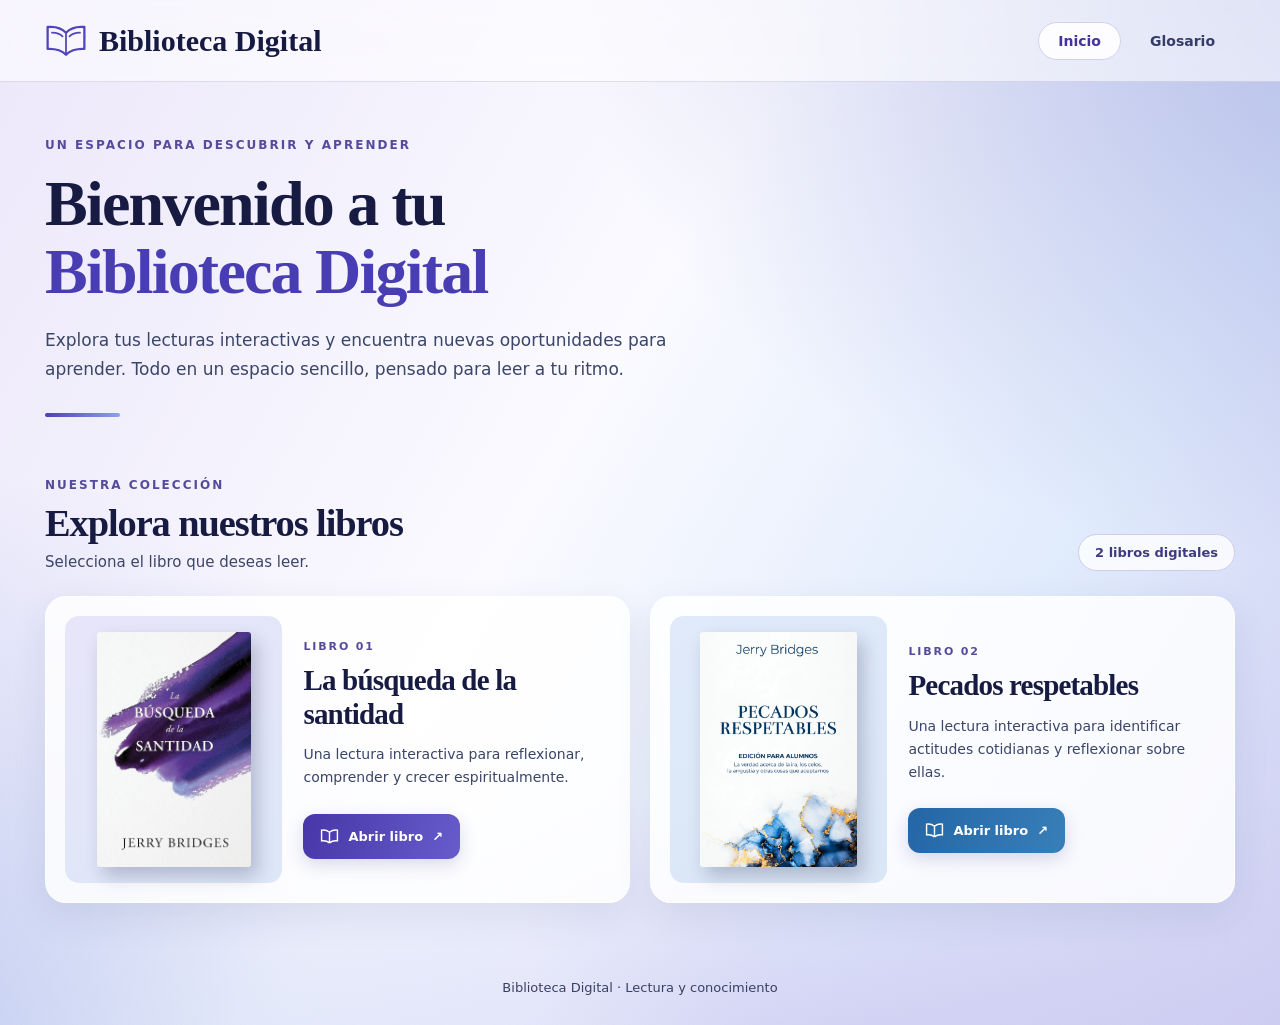
==== index.html @ 95780985 "libros" ====
<!doctype html>
<html lang="es">
<head>
  <meta charset="utf-8">
  <meta name="viewport" content="width=device-width, initial-scale=1">
  <meta name="theme-color" content="#ece8fa">
  <meta name="description" content="Biblioteca Digital: explora La búsqueda de la santidad y Pecados respetables, y consulta el glosario de términos.">
  <title>Biblioteca Digital | Inicio</title>
  <link rel="icon" href="assets/favicon.svg" type="image/svg+xml">
  <link rel="stylesheet" href="assets/css/styles.css">
  <script src="assets/js/glosario.js" defer></script>
  <script src="assets/js/app.js" defer></script>
</head>
<body>
  <div class="site-shell" id="site-shell">
    <header class="site-header">
      <div class="container header-inner">
        <a href="#inicio" class="brand" data-navigate="inicio" aria-label="Biblioteca Digital, ir al inicio">
          <svg class="brand-icon" xmlns="http://www.w3.org/2000/svg" viewBox="0 0 48 43" fill="none" aria-hidden="true">
            <path d="M24 37c-6.5-6.3-13.6-6.8-21-6.5V5.5C12.7 4.4 19 7 24 12c5-5 11.3-7.6 21-6.5v25c-7.4-.3-14.5.2-21 6.5Z" stroke="currentColor" stroke-width="2.6" stroke-linejoin="round"/>
            <path d="M24 12v25M8 12c5.5.1 9.1 1.1 12 4.1M40 12c-5.5.1-9.1 1.1-12 4.1" stroke="currentColor" stroke-width="2" stroke-linecap="round"/>
          </svg>
          <span>Biblioteca Digital</span>
        </a>
        <nav class="site-nav" aria-label="Navegación principal">
          <a href="#inicio" data-navigate="inicio" class="nav-link active" aria-current="page">Inicio</a>
          <a href="#glosario" data-navigate="glosario" class="nav-link">Glosario</a>
        </nav>
      </div>
    </header>

    <main id="main-content" class="container main-content">
      <!-- HOME: la biblioteca está directamente en el inicio. -->
      <section id="vista-inicio" class="site-view" aria-labelledby="welcome-title">
        <div class="hero">
          <p class="eyebrow">UN ESPACIO PARA DESCUBRIR Y APRENDER</p>
          <h1 id="welcome-title">Bienvenido a tu<br><span>Biblioteca Digital</span></h1>
          <p class="hero-description">Explora tus lecturas interactivas y encuentra nuevas oportunidades para aprender. Todo en un espacio sencillo, pensado para leer a tu ritmo.</p>
          <span class="accent-line" aria-hidden="true"></span>
        </div>

        <div class="collection-heading">
          <div>
            <p class="eyebrow">NUESTRA COLECCIÓN</p>
            <h2>Explora nuestros libros</h2>
            <p class="section-description">Selecciona el libro que deseas leer.</p>
          </div>
          <span class="book-count">2 libros digitales</span>
        </div>

        <div class="books-grid">
          <article class="book-card">
            <div class="book-cover-frame lavender">
              <img src="libros/busqueda-de-la-santidad/chapters/jerry%20bridges%20la%20busqueda%20de%20la%20santidad.webp" alt="Portada original de La búsqueda de la santidad, de Jerry Bridges" width="657" height="1000" fetchpriority="high">
            </div>
            <div class="book-info">
              <p class="eyebrow book-number">LIBRO 01</p>
              <h3>La búsqueda de la santidad</h3>
              <p class="book-description">Una lectura interactiva para reflexionar, comprender y crecer espiritualmente.</p>
              <a class="open-book purple" href="libros/busqueda-de-la-santidad/index.html#pagina-1" target="_blank" rel="noopener noreferrer" aria-label="Abrir La búsqueda de la santidad en una nueva pestaña">
                <svg viewBox="0 0 24 24" fill="none" stroke="currentColor" stroke-width="1.8" aria-hidden="true"><path d="M12 20c-3-2.5-6-3.1-10-2.5V4c4-.5 7 .1 10 2.6M12 20c3-2.5 6-3.1 10-2.5V4c-4-.5-7 .1-10 2.6M12 6.6V20"/></svg>
                Abrir libro <span aria-hidden="true">↗</span>
              </a>
            </div>
          </article>

          <article class="book-card">
            <div class="book-cover-frame blue">
              <img src="libros/pecados-respetables/chapters/portada-pecados-respetables.webp" alt="Portada original de Pecados respetables, de Jerry Bridges" width="1024" height="1536" loading="lazy">
            </div>
            <div class="book-info">
              <p class="eyebrow book-number">LIBRO 02</p>
              <h3>Pecados respetables</h3>
              <p class="book-description">Una lectura interactiva para identificar actitudes cotidianas y reflexionar sobre ellas.</p>
              <a class="open-book ocean" href="libros/pecados-respetables/index.html#pagina-1" target="_blank" rel="noopener noreferrer" aria-label="Abrir Pecados respetables en una nueva pestaña">
                <svg viewBox="0 0 24 24" fill="none" stroke="currentColor" stroke-width="1.8" aria-hidden="true"><path d="M12 20c-3-2.5-6-3.1-10-2.5V4c4-.5 7 .1 10 2.6M12 20c3-2.5 6-3.1 10-2.5V4c-4-.5-7 .1-10 2.6M12 6.6V20"/></svg>
                Abrir libro <span aria-hidden="true">↗</span>
              </a>
            </div>
          </article>
        </div>
      </section>

      <!-- El usuario solo consulta; las definiciones se editan en assets/js/glosario.js. -->
      <section id="vista-glosario" class="site-view" aria-labelledby="glossary-title" hidden>
        <div class="glossary-heading">
          <p class="eyebrow">CONSULTA DE PALABRAS</p>
          <h1 id="glossary-title">Glosario</h1>
          <p class="hero-description">Encuentra rápidamente una palabra, su significado o un ejemplo. Los resultados se filtran automáticamente mientras escribes.</p>
        </div>
        <div class="search-area">
          <label class="search-control" for="buscar-termino">
            <svg xmlns="http://www.w3.org/2000/svg" viewBox="0 0 24 24" fill="none" stroke="currentColor" stroke-width="2" aria-hidden="true"><circle cx="10.8" cy="10.8" r="7"/><path d="m16 16 5 5"/></svg>
            <input id="buscar-termino" type="search" placeholder="Escribe una palabra o frase..." autocomplete="off" spellcheck="false">
          </label>
          <p id="glossary-counter" class="glossary-counter" role="status" aria-live="polite"></p>
        </div>
        <div id="glossary-results" class="glossary-results"></div>
        <div id="no-results" class="empty-state" hidden>
          <svg xmlns="http://www.w3.org/2000/svg" viewBox="0 0 48 48" fill="none" stroke="currentColor" stroke-width="2" aria-hidden="true"><circle cx="21" cy="21" r="13"/><path d="m31 31 10 10"/></svg>
          <h2>No encontramos esa palabra</h2>
          <p>Prueba con otra palabra o una frase diferente.</p>
        </div>
      </section>
    </main>
    <footer class="site-footer">Biblioteca Digital <span aria-hidden="true">·</span> Lectura y conocimiento</footer>
  </div>
</body>
</html>
---- assets/css/styles.css ----
:root{color-scheme:light;--ink:#171b42;--copy:#3b4568;--secondary:#444e75;--purple:#4938ac;--purple-darker:#372a89;--blue:#2469a9;--line:#d2d3eb;--card:rgba(255,255,255,.84)}
*{box-sizing:border-box}
html{scroll-behavior:smooth}
body{margin:0;font-family:system-ui,-apple-system,"Segoe UI",Roboto,Arial,sans-serif;color:var(--ink);background:#edf0ff}
[hidden]{display:none!important}
a{color:inherit}
button,input{font:inherit}
a:focus-visible,input:focus-visible{outline:3px solid #5342cb;outline-offset:4px}
.site-shell{isolation:isolate;position:relative;min-height:100svh;overflow:hidden;background:radial-gradient(ellipse 67% 66% at 105% -5%,rgba(91,97,193,.36) 0%,transparent 91%),radial-gradient(ellipse 56% 64% at -10% 104%,rgba(69,111,210,.30) 0%,transparent 93%),radial-gradient(ellipse 42% 28% at 62% 103%,rgba(159,122,213,.22),transparent 95%),linear-gradient(120deg,#ece7fa 0%,#fafaff 44%,#e0ebfc 74%,#cecdf1 100%)}
.container{width:min(1190px,calc(100% - 74px));margin-inline:auto}
.site-header{border-bottom:1px solid rgba(101,98,162,.18);background:rgba(255,255,255,.56);backdrop-filter:blur(12px)}
.header-inner{min-height:81px;display:flex;align-items:center;justify-content:space-between;gap:18px}
.brand{display:flex;align-items:center;gap:12px;color:#161a43;text-decoration:none;font:700 clamp(23px,2.5vw,30px)/1.12 Georgia,"Times New Roman",serif;white-space:nowrap}
.brand:hover{color:#4437a2}
.brand-icon{width:42px;height:42px;color:#5145bc;flex-shrink:0}
.site-nav{display:flex;align-items:center;gap:9px}
.nav-link{font-size:14px;font-weight:750;border:1px solid transparent;border-radius:999px;padding:10px 19px;text-decoration:none;color:#353c69;transition:color .18s,background .18s,border-color .18s}
.nav-link:hover,.nav-link.active{background:rgba(255,255,255,.89);border-color:#d3cfee;color:#42349b}
.main-content{padding-top:56px;padding-bottom:77px;min-height:calc(100svh - 137px)}
.eyebrow{margin:0;font-size:12px;letter-spacing:.17em;font-weight:800;color:#554b9d}
h1,h2,h3{font-family:Georgia,"Times New Roman",serif;letter-spacing:-.028em}
h1{font-size:clamp(44px,5vw,68px);line-height:1.07;margin:18px 0 19px;font-weight:700}
h1 span{color:#493db3}
.hero{margin-bottom:61px}
.hero-description{font-size:17px;line-height:1.73;color:var(--copy);max-width:665px;margin:0}
.accent-line{display:block;width:75px;height:4px;border-radius:9px;background:linear-gradient(90deg,#4e3cc1,#89a4e8);margin-top:28px}
.collection-heading{display:flex;align-items:end;justify-content:space-between;gap:18px;margin-bottom:25px}
.collection-heading h2{font-size:clamp(31px,3vw,41px);line-height:1.12;margin:10px 0 8px}
.section-description{color:var(--copy);font-size:15px;margin:0}
.book-count{white-space:nowrap;font-size:13px;font-weight:750;color:#403a83;border-radius:100px;background:rgba(255,255,255,.8);border:1px solid #d0cee7;padding:10px 16px}
.books-grid{display:grid;grid-template-columns:repeat(2,minmax(0,1fr));gap:20px}
.book-card{min-width:0;display:grid;grid-template-columns:minmax(140px,.83fr) minmax(145px,1.17fr);align-items:center;gap:21px;border:1px solid rgba(255,255,255,.98);border-radius:21px;padding:19px;background:var(--card);box-shadow:0 14px 36px rgba(47,50,109,.095);transition:box-shadow .2s ease,transform .2s ease}
.book-card:hover{transform:translateY(-2px);box-shadow:0 18px 40px rgba(47,50,109,.15)}
.book-cover-frame{min-width:0;min-height:265px;height:100%;border-radius:14px;padding:16px;display:flex;align-items:center;justify-content:center}
.book-cover-frame.lavender{background:linear-gradient(147deg,#e8e5f9,#dce7f7)}
.book-cover-frame.blue{background:linear-gradient(147deg,#e0eafa,#d9e6f5)}
.book-cover-frame img{display:block;max-width:100%;max-height:235px;width:auto;height:auto;object-fit:contain;box-shadow:6px 9px 18px rgba(28,28,71,.23);border-radius:3px}
.book-info{display:flex;flex-direction:column;align-items:flex-start;min-width:0}
.book-number{font-size:11px}
.book-info h3{font-size:clamp(23px,2.5vw,29px);line-height:1.18;margin:10px 0 12px;color:#171b42}
.book-description{font-size:14px;line-height:1.66;color:var(--copy);margin:0 0 24px}
.open-book{min-height:45px;display:inline-flex;align-items:center;justify-content:center;gap:9px;padding:12px 17px;border-radius:12px;color:#fff;font-size:13px;font-weight:800;text-decoration:none;white-space:nowrap;box-shadow:0 6px 17px rgba(45,39,137,.17);transition:filter .2s,transform .2s}
.open-book svg{height:19px;width:19px;flex-shrink:0}
.open-book:hover{filter:brightness(1.1);transform:translateY(-1px)}
.open-book.purple{background:linear-gradient(108deg,#4736a7,#675ccc)}
.open-book.ocean{background:linear-gradient(108deg,#2466a6,#387fb9)}
.glossary-heading{margin-bottom:33px}
.glossary-heading h1{margin:13px 0 15px}
.search-area{max-width:770px;margin-bottom:27px}
.search-control{min-height:56px;display:flex;align-items:center;gap:14px;padding:13px 19px;background:rgba(255,255,255,.96);border:1.5px solid #a6a6d8;border-radius:100px;box-shadow:0 5px 19px rgba(52,58,128,.09);transition:border-color .2s,box-shadow .2s;cursor:text}
.search-control:focus-within{border-color:#5646c2;box-shadow:0 0 0 4px rgba(75,59,195,.14)}
.search-control svg{width:22px;height:22px;color:#554bb0;flex-shrink:0}
.search-control input{border:0;outline:0;background:transparent;font-size:16px;color:#1b234c;width:100%;min-width:0}
.search-control input:focus-visible{outline:0}
.search-control input::placeholder{color:#606788;opacity:1}
.glossary-counter{margin:10px 7px 0;font-size:13px;color:#434970;font-weight:600}
.glossary-results{display:grid;grid-template-columns:repeat(2,minmax(0,1fr));gap:19px}
.definition-card{padding:30px;border-radius:21px;border:1px solid rgba(255,255,255,.97);background:rgba(255,255,255,.87);box-shadow:0 12px 31px rgba(46,48,111,.085)}
.definition-card-header{display:flex;align-items:center;gap:13px;margin-bottom:19px}
.definition-card-icon{width:48px;height:48px;display:grid;place-items:center;border-radius:15px;background:#e6e2f9;color:#4738a8;flex-shrink:0}
.definition-card-icon svg{width:25px;height:25px}
.definition-card h2{font-size:clamp(26px,2.7vw,36px);line-height:1.16;color:#1d2050;margin:0}
.definition-label{display:block;font-weight:800;color:#393486;font-size:14px;margin:19px 0 8px}
.definition-text{color:#303b5b;font-size:16px;line-height:1.78;margin:0}
.definition-example{border-left:3px solid #8b85d1;padding:9px 0 9px 16px;color:#293c68;font-size:16px;line-height:1.7;font-style:italic;margin:0}
.empty-state{border-radius:18px;background:rgba(255,255,255,.8);border:1px solid white;text-align:center;padding:43px 20px}
.empty-state svg{width:38px;color:#5c51ad}
.empty-state h2{margin:11px 0;font-size:25px}
.empty-state p{color:var(--copy);font-size:15px}
.site-footer{text-align:center;font-size:13px;color:#394163;padding:0 20px 30px}
@media(max-width:1040px){.book-card{grid-template-columns:1fr;align-items:start}.book-cover-frame{height:275px;min-height:0}.book-info{padding:0 5px 5px}.book-description{min-height:48px}}
@media(max-width:720px){.container{width:calc(100% - 38px)}.main-content{padding-top:41px;padding-bottom:65px}.hero{margin-bottom:47px}.hero-description{font-size:15px}.books-grid{grid-template-columns:1fr}.book-card{grid-template-columns:minmax(130px,.7fr) 1.3fr;align-items:center}.book-cover-frame{height:245px}.book-cover-frame img{max-height:220px}.book-info{padding:0}.book-description{min-height:0}.glossary-results{grid-template-columns:1fr}}
@media(max-width:490px){.header-inner{min-height:74px}.brand{font-size:20px;gap:8px}.brand-icon{width:31px;height:31px}.site-nav{gap:2px}.nav-link{font-size:12px;padding:9px 10px}.main-content{padding-top:34px}.eyebrow{font-size:10.5px}.hero h1{font-size:clamp(37px,9vw,46px)}.hero-description{font-size:14px}.collection-heading{align-items:flex-start}.collection-heading h2{font-size:29px}.book-count{font-size:10px;padding:8px 9px}.book-card{grid-template-columns:minmax(105px,.80fr) minmax(0,1.2fr);gap:12px;padding:12px;border-radius:16px}.book-cover-frame{height:217px;padding:8px}.book-cover-frame img{max-height:196px}.book-info h3{font-size:20px;margin:8px 0}.book-description{font-size:11.5px;line-height:1.55;margin-bottom:15px}.open-book{padding:10px;font-size:11px;gap:6px;min-height:40px}.open-book svg{height:16px;width:16px}.definition-card{padding:23px}.definition-text,.definition-example{font-size:14px}}
@media(max-width:355px){.brand{font-size:18px}.book-card{grid-template-columns:1fr}.book-cover-frame{height:240px}.book-cover-frame img{max-height:212px}}
@media(prefers-reduced-motion:reduce){html{scroll-behavior:auto}.book-card,.open-book{transition:none}}
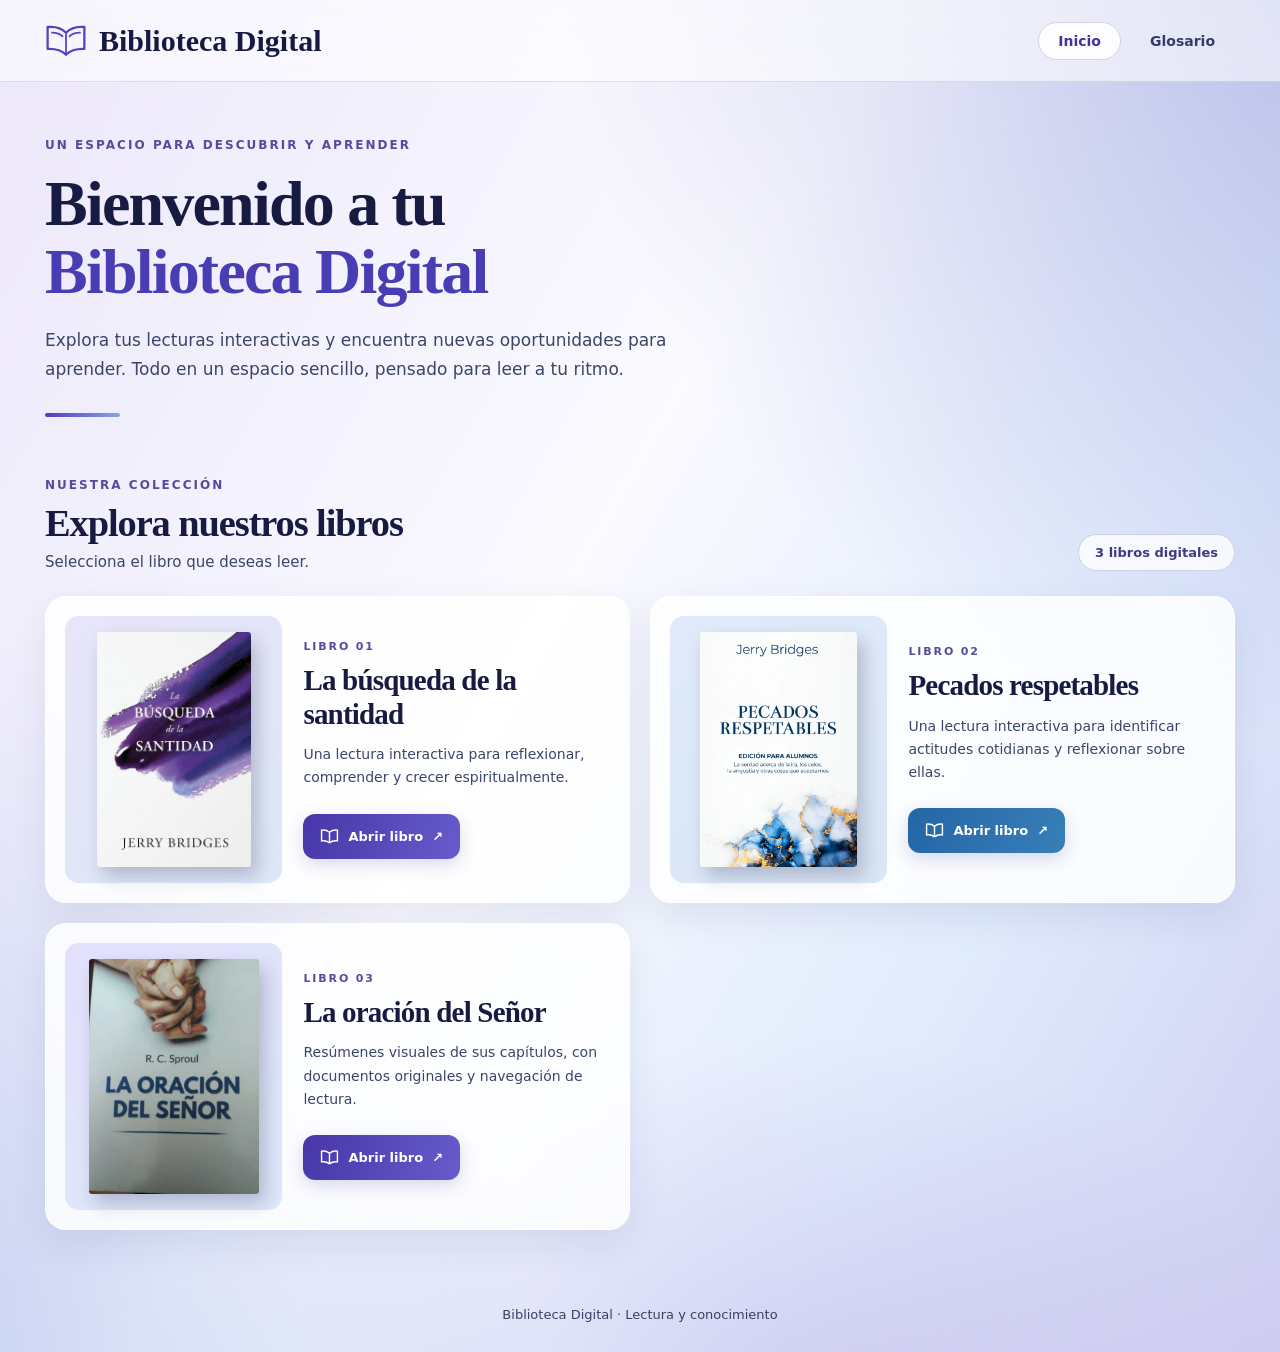
==== commit da48d0c8: "Add files via upload" ====
--- a/index.html
+++ b/index.html
@@ -45,7 +45,7 @@
             <h2>Explora nuestros libros</h2>
             <p class="section-description">Selecciona el libro que deseas leer.</p>
           </div>
-          <span class="book-count">2 libros digitales</span>
+          <span class="book-count">3 libros digitales</span>
         </div>
 
         <div class="books-grid">
@@ -73,6 +73,21 @@
               <h3>Pecados respetables</h3>
               <p class="book-description">Una lectura interactiva para identificar actitudes cotidianas y reflexionar sobre ellas.</p>
               <a class="open-book ocean" href="libros/pecados-respetables/index.html#pagina-1" target="_blank" rel="noopener noreferrer" aria-label="Abrir Pecados respetables en una nueva pestaña">
+                <svg viewBox="0 0 24 24" fill="none" stroke="currentColor" stroke-width="1.8" aria-hidden="true"><path d="M12 20c-3-2.5-6-3.1-10-2.5V4c4-.5 7 .1 10 2.6M12 20c3-2.5 6-3.1 10-2.5V4c-4-.5-7 .1-10 2.6M12 6.6V20"/></svg>
+                Abrir libro <span aria-hidden="true">↗</span>
+              </a>
+            </div>
+          </article>
+
+          <article class="book-card">
+            <div class="book-cover-frame violet">
+              <img src="libros/la-oracion-del-senor/assets/portada-oracion-del-senor.webp" alt="Fotografía de la portada de La oración del Señor, de R. C. Sproul" width="261" height="360" loading="lazy">
+            </div>
+            <div class="book-info">
+              <p class="eyebrow book-number">LIBRO 03</p>
+              <h3>La oración del Señor</h3>
+              <p class="book-description">Resúmenes visuales de sus capítulos, con documentos originales y navegación de lectura.</p>
+              <a class="open-book purple" href="libros/la-oracion-del-senor/index.html#inicio" target="_blank" rel="noopener noreferrer" aria-label="Abrir La oración del Señor en una nueva pestaña">
                 <svg viewBox="0 0 24 24" fill="none" stroke="currentColor" stroke-width="1.8" aria-hidden="true"><path d="M12 20c-3-2.5-6-3.1-10-2.5V4c4-.5 7 .1 10 2.6M12 20c3-2.5 6-3.1 10-2.5V4c-4-.5-7 .1-10 2.6M12 6.6V20"/></svg>
                 Abrir libro <span aria-hidden="true">↗</span>
               </a>
--- a/assets/css/styles.css
+++ b/assets/css/styles.css
@@ -73,3 +73,5 @@
 @media(max-width:490px){.header-inner{min-height:74px}.brand{font-size:20px;gap:8px}.brand-icon{width:31px;height:31px}.site-nav{gap:2px}.nav-link{font-size:12px;padding:9px 10px}.main-content{padding-top:34px}.eyebrow{font-size:10.5px}.hero h1{font-size:clamp(37px,9vw,46px)}.hero-description{font-size:14px}.collection-heading{align-items:flex-start}.collection-heading h2{font-size:29px}.book-count{font-size:10px;padding:8px 9px}.book-card{grid-template-columns:minmax(105px,.80fr) minmax(0,1.2fr);gap:12px;padding:12px;border-radius:16px}.book-cover-frame{height:217px;padding:8px}.book-cover-frame img{max-height:196px}.book-info h3{font-size:20px;margin:8px 0}.book-description{font-size:11.5px;line-height:1.55;margin-bottom:15px}.open-book{padding:10px;font-size:11px;gap:6px;min-height:40px}.open-book svg{height:16px;width:16px}.definition-card{padding:23px}.definition-text,.definition-example{font-size:14px}}
 @media(max-width:355px){.brand{font-size:18px}.book-card{grid-template-columns:1fr}.book-cover-frame{height:240px}.book-cover-frame img{max-height:212px}}
 @media(prefers-reduced-motion:reduce){html{scroll-behavior:auto}.book-card,.open-book{transition:none}}
+
+.book-cover-frame.violet{background:linear-gradient(147deg,#e4e0fc,#dce9f9)}
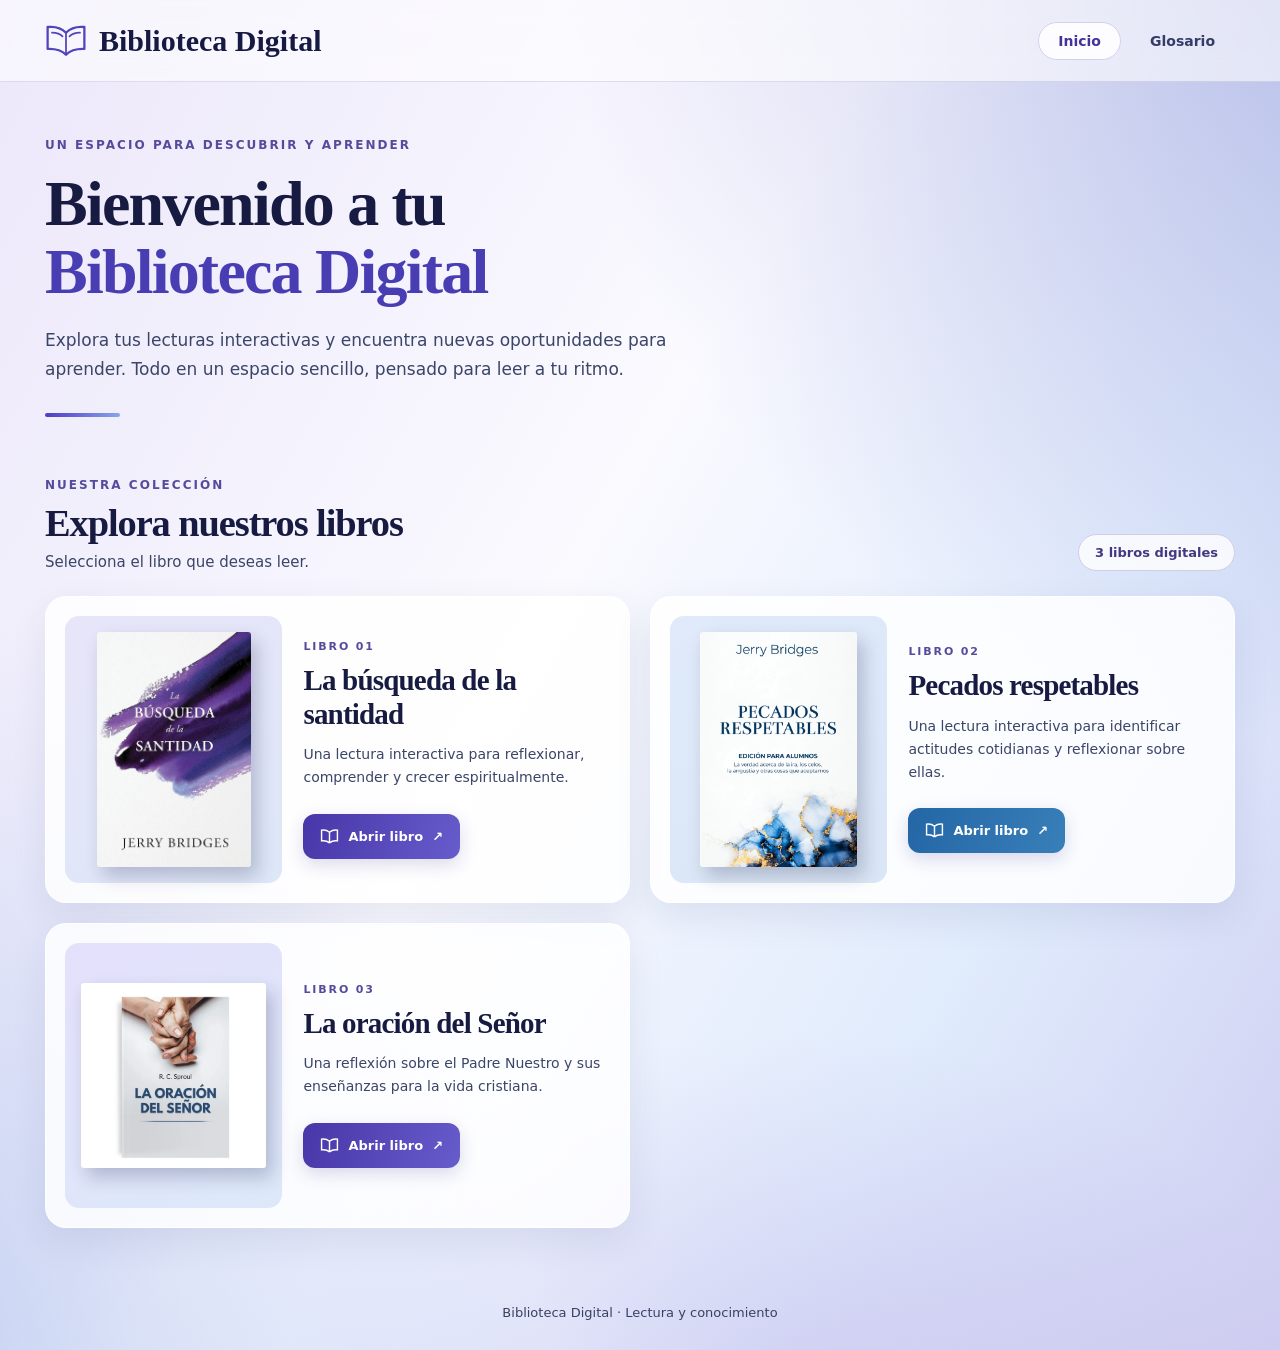
==== commit 6841cda4: "final" ====
--- a/index.html
+++ b/index.html
@@ -86,7 +86,7 @@
             <div class="book-info">
               <p class="eyebrow book-number">LIBRO 03</p>
               <h3>La oración del Señor</h3>
-              <p class="book-description">Resúmenes visuales de sus capítulos, con documentos originales y navegación de lectura.</p>
+              <p class="book-description">Una reflexión sobre el Padre Nuestro y sus enseñanzas para la vida cristiana.</p>
               <a class="open-book purple" href="libros/la-oracion-del-senor/index.html#inicio" target="_blank" rel="noopener noreferrer" aria-label="Abrir La oración del Señor en una nueva pestaña">
                 <svg viewBox="0 0 24 24" fill="none" stroke="currentColor" stroke-width="1.8" aria-hidden="true"><path d="M12 20c-3-2.5-6-3.1-10-2.5V4c4-.5 7 .1 10 2.6M12 20c3-2.5 6-3.1 10-2.5V4c-4-.5-7 .1-10 2.6M12 6.6V20"/></svg>
                 Abrir libro <span aria-hidden="true">↗</span>
